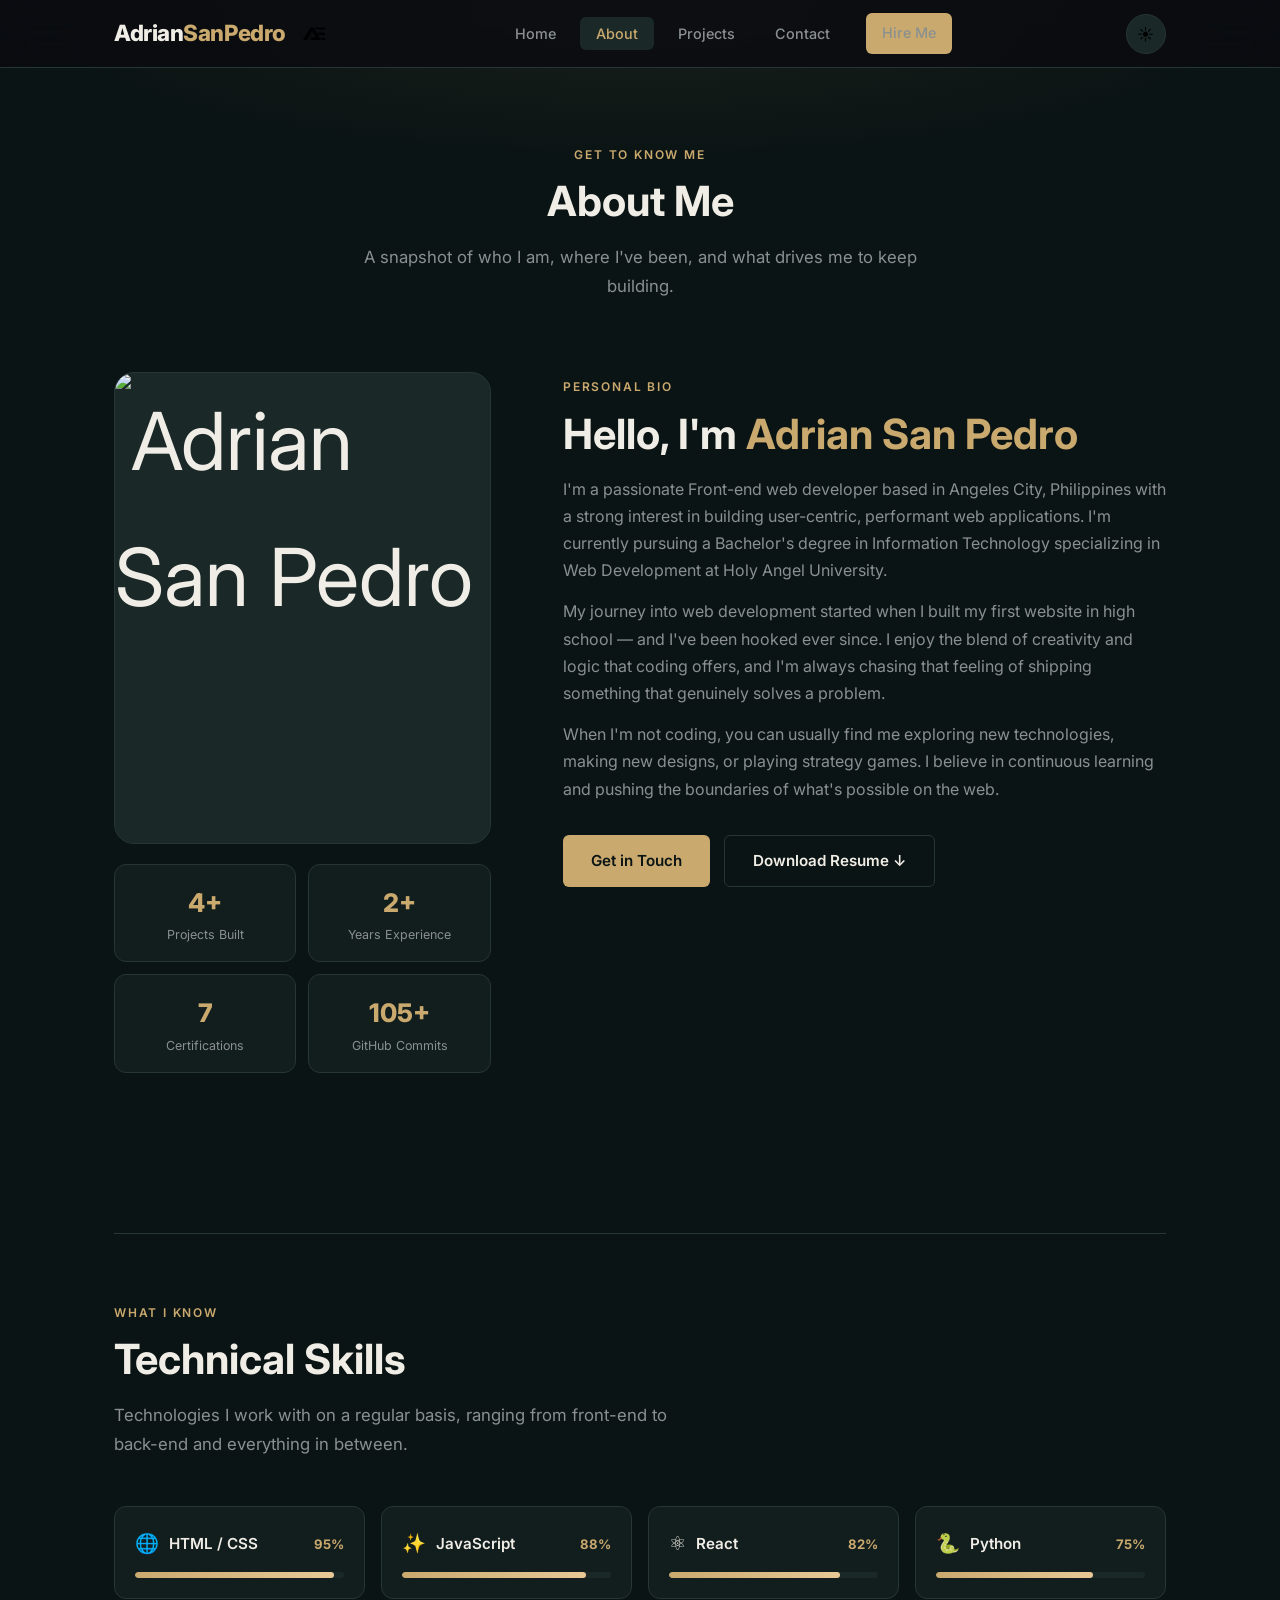
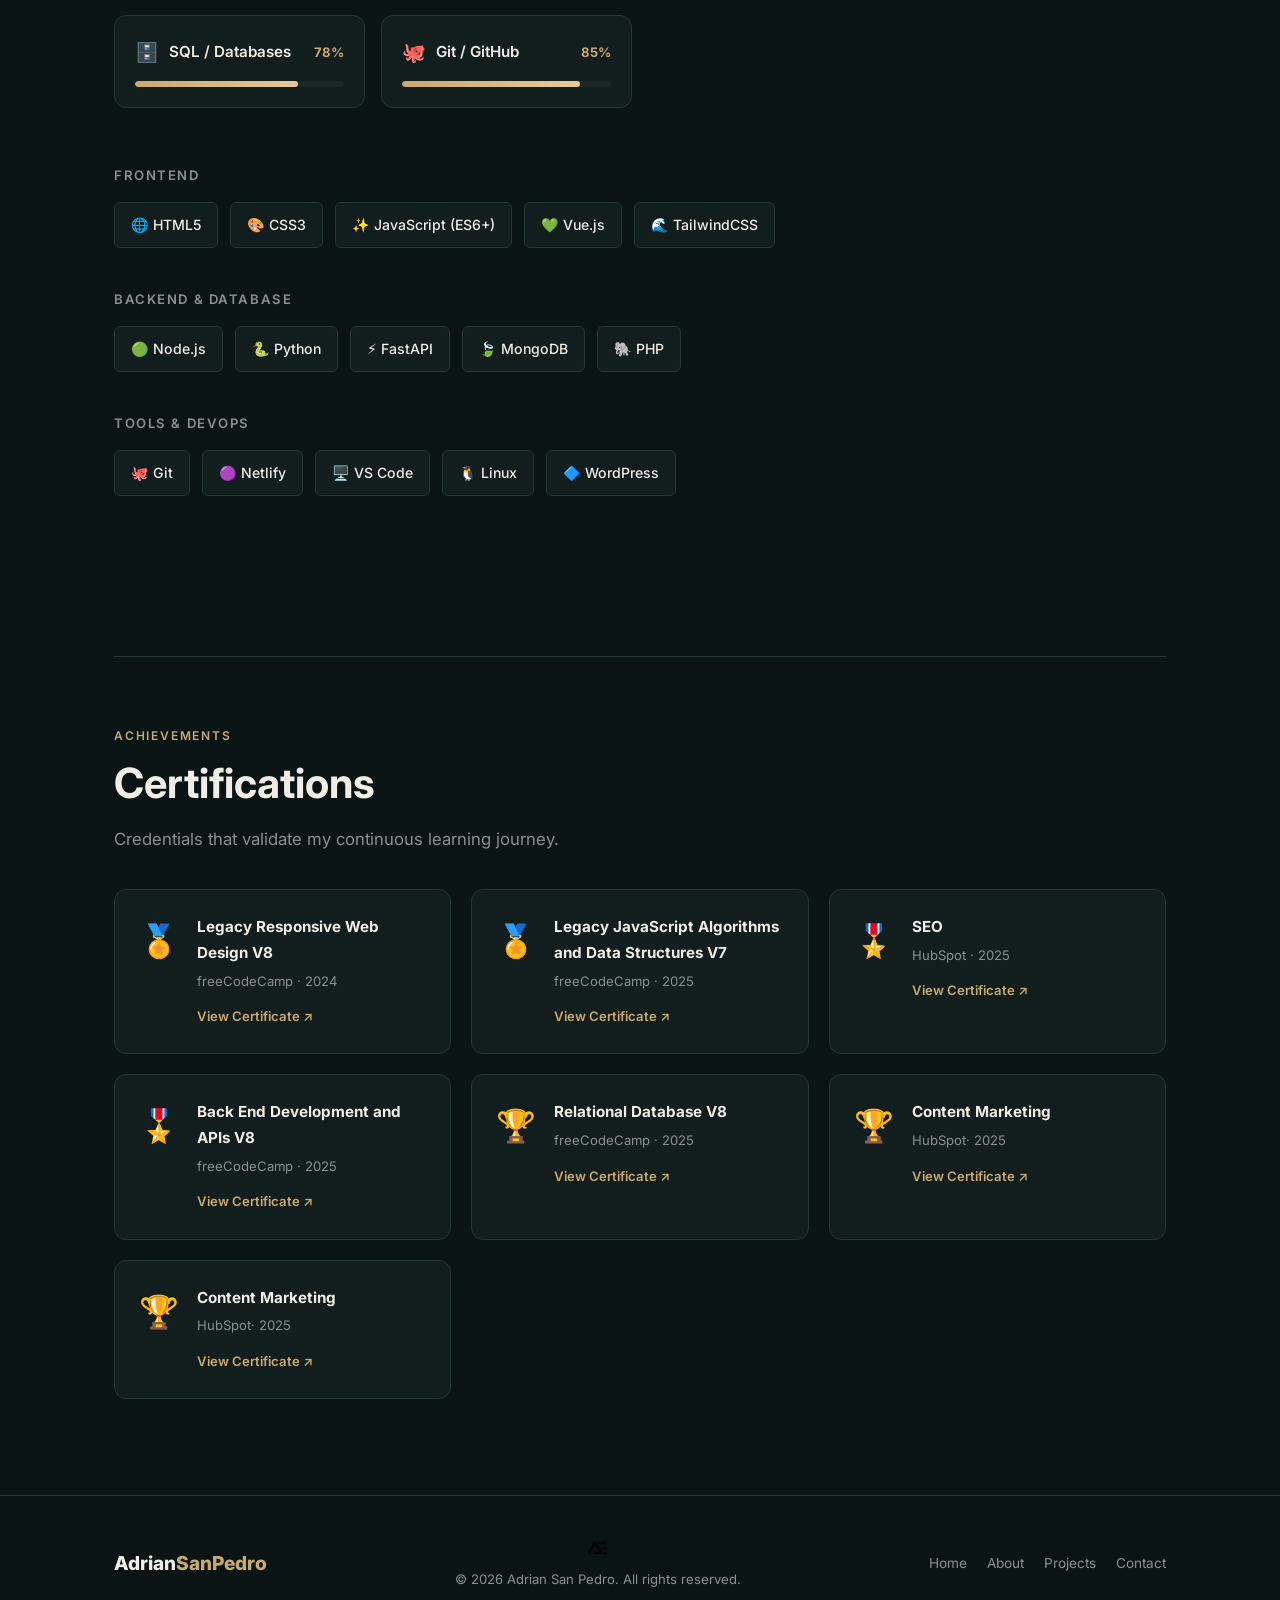
==== about.html @ dfa40a49 "Initial commit - Adrian Elijah Portfolio" ====
<!DOCTYPE html>
<html lang="en">
<head>
  <meta charset="UTF-8"/>
  <meta name="viewport" content="width=device-width, initial-scale=1.0"/>
  <title>Portfolio — About</title>
  <link rel="icon" type="image/png" href="assets/favicon.png"/>
  <link rel="preconnect" href="https://fonts.googleapis.com"/>
  <link rel="preconnect" href="https://fonts.gstatic.com" crossorigin/>
  <link href="https://fonts.googleapis.com/css2?family=Inter:wght@400;500;600;700;800&family=Fira+Code:wght@400;500&display=swap" rel="stylesheet"/>
  <link rel="stylesheet" href="css/styles.css"/>
</head>
<body>

  <!-- ======= NAVBAR ======= -->
  <nav class="navbar">
    <div class="container">
      <a class="nav-logo" href="index.html">Adrian<span>SanPedro</span><img src="assets/images/icon.png" alt="" class="nav-logo-icon"/></a>
      <ul class="nav-links" id="navLinks">
        <li><a href="index.html">Home</a></li>
        <li><a href="about.html">About</a></li>
        <li><a href="projects.html">Projects</a></li>
        <li><a href="contact.html">Contact</a></li>
        <li class="nav-cta"><a href="contact.html" class="btn btn-primary btn-sm">Hire Me</a></li>
      </ul>
      <button class="theme-toggle" id="themeToggle" aria-label="Toggle theme">☀️</button>
      <button class="nav-hamburger" id="hamburger" aria-label="Toggle navigation">
        <span></span><span></span><span></span>
      </button>
    </div>
  </nav>

  <!-- ======= PAGE HERO ======= -->
  <div class="page-hero">
    <div class="container">
      <span class="section-label fade-up">Get to Know Me</span>
      <h1 class="section-title fade-up">About Me</h1>
      <p class="section-subtitle fade-up" style="margin: 0 auto;">
        A snapshot of who I am, where I've been, and what drives me to keep building.
      </p>
    </div>
  </div>

  <!-- ======= BIO + PHOTO ======= -->
  <section class="section" style="padding-top:0;">
    <div class="container">
      <div class="about-grid">

        <!-- Left: Photo + Stats -->
        <div class="about-photo-wrap fade-up">
          <div class="about-photo">
            <img src="assets/images/adrian.jpg" alt="Adrian San Pedro"/>
          </div>
          <div class="about-stats">
            <div class="stat-box">
              <div class="stat-num" data-target="4" data-suffix="+">0+</div>
              <div class="stat-label">Projects Built</div>
            </div>
            <div class="stat-box">
              <div class="stat-num" data-target="2" data-suffix="+">0+</div>
              <div class="stat-label">Years Experience</div>
            </div>
            <div class="stat-box">
              <div class="stat-num" data-target="7" data-suffix="">0+</div>
              <div class="stat-label">Certifications</div>
            </div>
            <div class="stat-box">
              <div class="stat-num" data-target="200" data-suffix="+">0+</div>
              <div class="stat-label">GitHub Commits</div>
            </div>
          </div>
        </div>

        <!-- Right: Bio -->
        <div class="fade-up">
          <span class="section-label">Personal Bio</span>
          <h2 class="section-title">Hello, I'm <span class="text-accent">Adrian San Pedro</span></h2>
          <div class="about-bio">
            <p>
              I'm a passionate Front-end web developer based in Angeles City, Philippines with a strong interest in building user-centric, performant web applications. I'm currently pursuing a Bachelor's degree in Information Technology specializing in Web Development at Holy Angel University.
            </p>
            <p>
              My journey into web development started when I built my first website in high school — and I've been hooked ever since. 
              I enjoy the blend of creativity and logic that coding offers, 
              and I'm always chasing that feeling of shipping something that genuinely solves a problem.
            </p>
            <p>
              When I'm not coding, you can usually find me exploring new technologies, making new designs, or playing strategy games. I believe in continuous learning and pushing the boundaries of what's possible on the web.
            </p>
          </div>
          <div style="display:flex; gap:14px; flex-wrap:wrap;">
            <a href="contact.html" class="btn btn-primary">Get in Touch</a>
            <!-- Replace # with your actual resume path -->
            <a href="assets/Adrian_San_Pedro Resume.pdf" class="btn btn-outline" download="Adrian_SanPedro_Resume.pdf">Download Resume ↓</a>
          </div>
        </div>

      </div>
    </div>
  </section>

  <!-- ======= SKILLS ======= -->
  <section class="skills-section section" style="padding-top:0;">
    <div class="container">
      <div class="divider"></div>
      <span class="section-label fade-up">What I Know</span>
      <h2 class="section-title fade-up">Technical Skills</h2>
      <p class="section-subtitle fade-up">Technologies I work with on a regular basis, ranging from front-end to back-end and everything in between.</p>

      <!-- Progress Bars -->
      <div class="skills-grid" style="margin-top:48px;">

        <div class="skill-item fade-up">
          <div class="skill-header">
            <span class="skill-name"><span class="skill-icon">🌐</span> HTML / CSS</span>
            <span class="skill-pct">95%</span>
          </div>
          <div class="skill-bar"><div class="skill-fill" data-pct="95"></div></div>
        </div>

        <div class="skill-item fade-up">
          <div class="skill-header">
            <span class="skill-name"><span class="skill-icon">✨</span> JavaScript</span>
            <span class="skill-pct">88%</span>
          </div>
          <div class="skill-bar"><div class="skill-fill" data-pct="88"></div></div>
        </div>

        <div class="skill-item fade-up">
          <div class="skill-header">
            <span class="skill-name"><span class="skill-icon">⚛️</span> React</span>
            <span class="skill-pct">82%</span>
          </div>
          <div class="skill-bar"><div class="skill-fill" data-pct="82"></div></div>
        </div>

        <div class="skill-item fade-up">
          <div class="skill-header">
            <span class="skill-name"><span class="skill-icon">🐍</span> Python</span>
            <span class="skill-pct">75%</span>
          </div>
          <div class="skill-bar"><div class="skill-fill" data-pct="75"></div></div>
        </div>

        <div class="skill-item fade-up">
          <div class="skill-header">
            <span class="skill-name"><span class="skill-icon">🗄️</span> SQL / Databases</span>
            <span class="skill-pct">78%</span>
          </div>
          <div class="skill-bar"><div class="skill-fill" data-pct="78"></div></div>
        </div>

        <div class="skill-item fade-up">
          <div class="skill-header">
            <span class="skill-name"><span class="skill-icon">🐙</span> Git / GitHub</span>
            <span class="skill-pct">85%</span>
          </div>
          <div class="skill-bar"><div class="skill-fill" data-pct="85"></div></div>
        </div>

      </div>

      <!-- Skill Badges -->
      <div class="skill-categories" style="margin-top:56px;">
        <div class="skill-category fade-up">
          <h4>Frontend</h4>
          <div class="skill-icons-wrap">
            <span class="skill-badge">🌐 HTML5</span>
            <span class="skill-badge">🎨 CSS3</span>
            <span class="skill-badge">✨ JavaScript (ES6+)</span>
            <span class="skill-badge">💚 Vue.js</span>
            <span class="skill-badge">🌊 TailwindCSS</span>
          </div>
        </div>
        <div class="skill-category fade-up">
          <h4>Backend &amp; Database</h4>
          <div class="skill-icons-wrap">
            <span class="skill-badge">🟢 Node.js</span>
            <span class="skill-badge">🐍 Python</span>
            <span class="skill-badge">⚡ FastAPI</span>
            <span class="skill-badge">🍃 MongoDB</span>
            <span class="skill-badge">🐘 PHP</span>
          </div>
        </div>
        <div class="skill-category fade-up">
          <h4>Tools &amp; DevOps</h4>
          <div class="skill-icons-wrap">
            <span class="skill-badge">🐙 Git</span>
            <span class="skill-badge">🟣 Netlify</span>
            <span class="skill-badge">🖥️ VS Code</span>
            <span class="skill-badge">🐧 Linux</span>
            <span class="skill-badge">🔷 WordPress</span>
          </div>
        </div>
      </div>

    </div>
  </section>

  <!-- ======= CERTIFICATIONS ======= -->
  <section class="certs-section section" style="padding-top:0;">
    <div class="container">
      <div class="divider"></div>
      <span class="section-label fade-up">Achievements</span>
      <h2 class="section-title fade-up">Certifications</h2>
      <p class="section-subtitle fade-up">Credentials that validate my continuous learning journey.</p>

      <div class="certs-grid">

        <div class="cert-card fade-up">
          <div class="cert-icon">🏅</div>
          <div class="cert-info">
            <h4>Legacy Responsive Web Design V8</h4>
            <p>freeCodeCamp · 2024</p>
            <!-- Replace # with your certificate URL or PDF path -->
            <a href="https://www.freecodecamp.org/certification/sanpedroadrian/responsive-web-design" class="cert-link" target="_blank" rel="noopener">View Certificate ↗</a>
          </div>
        </div>

        <div class="cert-card fade-up">
          <div class="cert-icon">🏅</div>
          <div class="cert-info">
            <h4>Legacy JavaScript Algorithms and Data Structures V7</h4>
            <p>freeCodeCamp · 2025</p>
            <a href="https://www.freecodecamp.org/certification/sanpedroadrian/javascript-algorithms-and-data-structures" class="cert-link" target="_blank" rel="noopener">View Certificate ↗</a>
          </div>
        </div>

        <div class="cert-card fade-up">
          <div class="cert-icon">🎖️</div>
          <div class="cert-info">
            <h4>SEO</h4>
            <p>HubSpot · 2025</p>
            <a href="https://app-na2.hubspot.com/academy/achievements/x83wrx0d/en/1/adrian-san-pedro/seo" class="cert-link" target="_blank" rel="noopener">View Certificate ↗</a>
          </div>
        </div>

        <div class="cert-card fade-up">
          <div class="cert-icon">🎖️</div>
          <div class="cert-info">
            <h4>Back End Development and APIs V8</h4>
            <p>freeCodeCamp · 2025</p>
            <a href="https://www.freecodecamp.org/certification/sanpedroadrian/back-end-development-and-apis" class="cert-link" target="_blank" rel="noopener">View Certificate ↗</a>
          </div>
        </div>

        <div class="cert-card fade-up">
          <div class="cert-icon">🏆</div>
          <div class="cert-info">
            <h4>Relational Database V8</h4>
            <p>freeCodeCamp · 2025</p>
            <a href="https://www.freecodecamp.org/certification/sanpedroadrian/relational-database-v8" class="cert-link" target="_blank" rel="noopener">View Certificate ↗</a>
          </div>
        </div>

        <div class="cert-card fade-up">
          <div class="cert-icon">🏆</div>
          <div class="cert-info">
            <h4>Content Marketing</h4>
            <p>HubSpot· 2025</p>
            <a href="https://app-na2.hubspot.com/academy/achievements/6drhs3dd/en/1/adrian-san-pedro/content-marketing" class="cert-link" target="_blank" rel="noopener">View Certificate ↗</a>
          </div>
        </div>

        <div class="cert-card fade-up">
          <div class="cert-icon">🏆</div>
          <div class="cert-info">
            <h4>Content Marketing</h4>
            <p>HubSpot· 2025</p>
            <a href="https://app-na2.hubspot.com/academy/achievements/6drhs3dd/en/1/adrian-san-pedro/content-marketing" class="cert-link" target="_blank" rel="noopener">View Certificate ↗</a>
          </div>
        </div>

      </div>
    </div>
  </section>

  <!-- ======= FOOTER ======= -->
  <footer class="footer">
    <div class="container">
      <div class="footer-inner">
        <div class="footer-logo">Adrian<span>SanPedro</span></div>
        <div class="footer-copy-wrap">
          <img src="assets/images/icon.png" alt="" class="footer-icon"/>
          <p class="footer-copy">© 2026 Adrian San Pedro. All rights reserved.</p>
        </div>
        <nav class="footer-links">
          <a href="index.html">Home</a>
          <a href="about.html">About</a>
          <a href="projects.html">Projects</a>
          <a href="contact.html">Contact</a>
        </nav>
      </div>
    </div>
  </footer>

  <script src="js/main.js"></script>
</body>
</html>
---- css/styles.css ----
/* ===========================
   CSS CUSTOM PROPERTIES
=========================== */
:root {
  --clr-bg: #0b1414;
  --clr-surface: #121d1d;
  --clr-surface-2: #1a2828;
  --clr-border: #263535;
  --clr-accent: #c9a96e;
  --clr-accent-2: #e8c896;
  --clr-accent-glow: rgba(201, 169, 110, 0.30);
  --clr-text: #f0ede6;
  --clr-text-muted: #8a9090;
  --clr-text-faint: #4a5858;
  --ff-sans: 'Inter', 'Segoe UI', system-ui, sans-serif;
  --ff-mono: 'Fira Code', 'Cascadia Code', monospace;
  --radius-sm: 6px;
  --radius-md: 12px;
  --radius-lg: 20px;
  --shadow-card: 0 4px 24px rgba(0,0,0,0.5);
  --shadow-glow: 0 0 32px var(--clr-accent-glow);
  --transition: 0.25s ease;
  --nav-h: 68px;
}

/* ===========================
   LIGHT MODE OVERRIDES
=========================== */
body.light {
  --clr-bg: #f4f0e8;
  --clr-surface: #ffffff;
  --clr-surface-2: #ede8dd;
  --clr-border: #d0c8b8;
  --clr-accent: #a07840;
  --clr-accent-2: #c9a96e;
  --clr-accent-glow: rgba(160, 120, 64, 0.25);
  --clr-text: #1a2020;
  --clr-text-muted: #4e5e5e;
  --clr-text-faint: #9aabab;
  --shadow-card: 0 4px 24px rgba(0,0,0,0.10);
}

/* Light mode: component-specific hardcoded overrides */
body.light .navbar {
  background: rgba(244,240,232,0.85);
  border-bottom-color: var(--clr-border);
}
body.light .hero::before {
  background:
    radial-gradient(ellipse 80% 60% at 60% 40%, rgba(160,120,64,0.08) 0%, transparent 60%),
    radial-gradient(ellipse 50% 40% at 10% 80%, rgba(26,40,40,0.04) 0%, transparent 55%);
}
body.light .page-hero::before {
  background: radial-gradient(ellipse 70% 60% at 50% 0%, rgba(160,120,64,0.07) 0%, transparent 70%);
}
body.light .hero-title .gradient-text {
  background: linear-gradient(135deg, #a07840, #c9a96e);
  -webkit-background-clip: text;
  -webkit-text-fill-color: transparent;
  background-clip: text;
}
body.light .hero-avatar {
  background: linear-gradient(135deg, #ede8dd, #fff);
  border-color: #a07840;
}
body.light .skill-fill {
  background: linear-gradient(90deg, #a07840, #c9a96e);
}
body.light .btn-primary {
  color: #fff;
  background: var(--clr-accent);
}
body.light .btn-primary:hover { background: #8a6430; }
body.light .filter-btn.active,
body.light .filter-btn:hover { color: #fff; }
body.light ::-webkit-scrollbar-track { background: var(--clr-bg); }
body.light ::-webkit-scrollbar-thumb { background: var(--clr-border); }

/* ===========================
   THEME TOGGLE BUTTON
=========================== */
.theme-toggle {
  width: 40px;
  height: 40px;
  border-radius: 50%;
  background: var(--clr-surface-2);
  border: 1.5px solid var(--clr-border);
  display: flex;
  align-items: center;
  justify-content: center;
  font-size: 1rem;
  transition: all var(--transition);
  flex-shrink: 0;
  margin-left: 8px;
}
.theme-toggle:hover {
  border-color: var(--clr-accent);
  transform: rotate(20deg) scale(1.1);
}

/* ===========================
   RESET & BASE
=========================== */
*, *::before, *::after { box-sizing: border-box; margin: 0; padding: 0; }
html { scroll-behavior: smooth; font-size: 16px; }
body {
  font-family: var(--ff-sans);
  background: var(--clr-bg);
  color: var(--clr-text);
  line-height: 1.7;
  min-height: 100vh;
}
img { max-width: 100%; display: block; }
a { color: inherit; text-decoration: none; }
ul { list-style: none; }
button { cursor: pointer; font-family: inherit; }
input, textarea { font-family: inherit; }

/* ===========================
   SCROLLBAR
=========================== */
::-webkit-scrollbar { width: 6px; }
::-webkit-scrollbar-track { background: var(--clr-bg); }
::-webkit-scrollbar-thumb { background: var(--clr-border); border-radius: 99px; }
::-webkit-scrollbar-thumb:hover { background: var(--clr-accent); }

/* ===========================
   UTILITY CLASSES
=========================== */
.container { max-width: 1100px; margin: 0 auto; padding: 0 24px; }
.text-accent { color: var(--clr-accent); }
.text-muted { color: var(--clr-text-muted); }
.section { padding: 96px 0; }
.section-label {
  display: inline-block;
  font-size: 0.75rem;
  font-weight: 600;
  letter-spacing: 0.15em;
  text-transform: uppercase;
  color: var(--clr-accent);
  margin-bottom: 12px;
}
.section-title {
  font-size: clamp(1.8rem, 4vw, 2.6rem);
  font-weight: 700;
  line-height: 1.2;
  margin-bottom: 16px;
}
.section-subtitle {
  font-size: 1.05rem;
  color: var(--clr-text-muted);
  max-width: 560px;
}
.btn {
  display: inline-flex;
  align-items: center;
  gap: 8px;
  padding: 12px 28px;
  border-radius: var(--radius-sm);
  font-size: 0.95rem;
  font-weight: 600;
  transition: all var(--transition);
  border: none;
}
.btn-primary {
  background: var(--clr-accent);
  color: #0b1414;
}
.btn-primary:hover { background: #b8944e; box-shadow: var(--shadow-glow); transform: translateY(-2px); }
.btn-outline {
  background: transparent;
  color: var(--clr-text);
  border: 1.5px solid var(--clr-border);
}
.btn-outline:hover { border-color: var(--clr-accent); color: var(--clr-accent); transform: translateY(-2px); }
.btn-sm { padding: 8px 18px; font-size: 0.875rem; }
.tag {
  display: inline-block;
  padding: 4px 12px;
  border-radius: 99px;
  font-size: 0.78rem;
  font-weight: 500;
  background: var(--clr-surface-2);
  color: var(--clr-accent);
  border: 1px solid var(--clr-border);
}
.card {
  background: var(--clr-surface);
  border: 1px solid var(--clr-border);
  border-radius: var(--radius-md);
  overflow: hidden;
  transition: transform var(--transition), box-shadow var(--transition);
}
.card:hover { transform: translateY(-6px); box-shadow: var(--shadow-glow); }

/* ===========================
   NAVIGATION
=========================== */
.navbar {
  position: fixed;
  top: 0; left: 0; right: 0;
  height: var(--nav-h);
  z-index: 1000;
  background: rgba(10,10,15,0.75);
  backdrop-filter: blur(16px);
  -webkit-backdrop-filter: blur(16px);
  border-bottom: 1px solid var(--clr-border);
  transition: background var(--transition);
}
.navbar .container {
  height: 100%;
  display: flex;
  align-items: center;
  justify-content: space-between;
}
.nav-logo {
  font-size: 1.4rem;
  font-weight: 800;
  letter-spacing: -0.02em;
}
.nav-logo span { color: var(--clr-accent); }
.nav-links {
  display: flex;
  align-items: center;
  gap: 8px;
}
.nav-links a {
  padding: 8px 16px;
  border-radius: var(--radius-sm);
  font-size: 0.9rem;
  font-weight: 500;
  color: var(--clr-text-muted);
  transition: color var(--transition), background var(--transition);
}
.nav-links a:hover,
.nav-links a.active {
  color: var(--clr-text);
  background: var(--clr-surface-2);
}
.nav-links a.active { color: var(--clr-accent); }
.nav-cta { margin-left: 12px; }
.nav-hamburger {
  display: none;
  flex-direction: column;
  gap: 5px;
  background: none;
  border: none;
  padding: 6px;
}
.nav-hamburger span {
  display: block;
  width: 24px; height: 2px;
  background: var(--clr-text);
  border-radius: 99px;
  transition: all var(--transition);
}
.nav-hamburger.open span:nth-child(1) { transform: translateY(7px) rotate(45deg); }
.nav-hamburger.open span:nth-child(2) { opacity: 0; }
.nav-hamburger.open span:nth-child(3) { transform: translateY(-7px) rotate(-45deg); }

/* ===========================
   HERO SECTION
=========================== */
.hero {
  min-height: 100vh;
  display: flex;
  align-items: center;
  padding-top: var(--nav-h);
  position: relative;
  overflow: hidden;
}
.hero::before {
  content: '';
  position: absolute;
  inset: 0;
  background:
    radial-gradient(ellipse 80% 60% at 60% 40%, rgba(201,169,110,0.10) 0%, transparent 60%),
    radial-gradient(ellipse 50% 40% at 10% 80%, rgba(26,40,40,0.60) 0%, transparent 55%);
  pointer-events: none;
}
.hero-grid {
  display: grid;
  grid-template-columns: 1fr 1fr;
  gap: 60px;
  align-items: center;
}
.hero-visual {
  display: flex;
  justify-content: center;
  align-items: center;
}
.hero-visual-inner {
  display: flex;
  flex-direction: column;
  align-items: center;
}
.hero-avatar-icon {
  width: 110px;
  height: auto;
  display: block;
  margin-bottom: 18px;
}
.nav-logo-icon {
  width: 38px;
  height: auto;
  display: inline-block;
  vertical-align: middle;
  margin-left: 10px;
  position: relative;
  top: -1px;
}
.hero-badge {
  display: inline-flex;
  align-items: center;
  gap: 8px;
  padding: 6px 14px;
  background: var(--clr-surface-2);
  border: 1px solid var(--clr-border);
  border-radius: 99px;
  font-size: 0.82rem;
  color: var(--clr-text-muted);
  margin-bottom: 24px;
}
.hero-badge .dot {
  width: 7px; height: 7px;
  background: #22c55e;
  border-radius: 50%;
  animation: pulse-dot 2s infinite;
}
@keyframes pulse-dot {
  0%, 100% { box-shadow: 0 0 0 0 rgba(34,197,94,0.5); }
  50% { box-shadow: 0 0 0 5px rgba(34,197,94,0); }
}
.hero-title {
  font-size: clamp(2.4rem, 5vw, 3.8rem);
  font-weight: 800;
  line-height: 1.1;
  letter-spacing: -0.03em;
  margin-bottom: 20px;
}
.hero-title .gradient-text {
  background: linear-gradient(135deg, #c9a96e, #e8c896);
  -webkit-background-clip: text;
  -webkit-text-fill-color: transparent;
  background-clip: text;
}
.hero-tagline {
  font-size: 1.15rem;
  color: var(--clr-text-muted);
  margin-bottom: 36px;
  max-width: 480px;
}
.hero-actions { display: flex; gap: 14px; flex-wrap: wrap; }
.hero-visual {
  display: flex;
  justify-content: center;
  align-items: center;
}
.hero-avatar-wrap {
  position: relative;
  width: 320px; height: 320px;
}
.hero-avatar-ring {
  position: absolute;
  inset: -16px;
  border-radius: 50%;
  border: 2px dashed var(--clr-border);
  animation: spin-slow 20s linear infinite;
}
.hero-avatar-ring::before {
  content: '';
  position: absolute;
  top: -5px; left: 50%;
  transform: translateX(-50%);
  width: 10px; height: 10px;
  background: var(--clr-accent);
  border-radius: 50%;
}
@keyframes spin-slow { to { transform: rotate(360deg); } }
.hero-avatar {
  width: 100%; height: 100%;
  border-radius: 50%;
  background: linear-gradient(135deg, #1a2828, #121d1d);
  border: 3px solid #c9a96e;
  display: flex;
  align-items: center;
  justify-content: center;
  overflow: hidden;
  font-size: 6rem;
}
.hero-float-badge {
  position: absolute;
  background: var(--clr-surface);
  border: 1px solid var(--clr-border);
  border-radius: var(--radius-sm);
  padding: 10px 16px;
  font-size: 0.82rem;
  font-weight: 600;
  box-shadow: var(--shadow-card);
  white-space: nowrap;
}
.hero-float-badge.badge-1 { bottom: 20px; left: -30px; }
.hero-float-badge.badge-2 { top: 30px; right: -20px; }
.hero-scroll-hint {
  position: absolute;
  bottom: 36px;
  left: 50%;
  transform: translateX(-50%);
  display: flex;
  flex-direction: column;
  align-items: center;
  gap: 8px;
  font-size: 0.78rem;
  color: var(--clr-text-faint);
  letter-spacing: 0.1em;
  text-transform: uppercase;
}
.scroll-mouse {
  width: 22px; height: 36px;
  border: 2px solid var(--clr-border);
  border-radius: 99px;
  position: relative;
}
.scroll-mouse::after {
  content: '';
  position: absolute;
  top: 6px; left: 50%;
  transform: translateX(-50%);
  width: 4px; height: 8px;
  background: var(--clr-accent);
  border-radius: 99px;
  animation: scroll-bounce 1.6s ease-in-out infinite;
}
@keyframes scroll-bounce {
  0%, 100% { top: 6px; opacity: 1; }
  80% { top: 18px; opacity: 0; }
}

/* ===========================
   FEATURED PROJECTS (HOME)
=========================== */
.featured-grid {
  display: grid;
  grid-template-columns: repeat(auto-fill, minmax(320px, 1fr));
  gap: 28px;
  margin-top: 56px;
}
.project-card .card-thumb {
  height: 200px;
  background: var(--clr-surface-2);
  overflow: hidden;
  position: relative;
  display: flex;
  align-items: center;
  justify-content: center;
}
.project-card .card-thumb img {
  width: 100%; height: 100%;
  object-fit: cover;
  transition: transform 0.4s ease;
}
.project-card:hover .card-thumb img { transform: scale(1.06); }
.thumb-placeholder {
  font-size: 4rem;
  opacity: 0.3;
}
.card-overlay {
  position: absolute;
  inset: 0;
  background: linear-gradient(to top, rgba(10,10,15,0.8) 0%, transparent 60%);
}
.card-body { padding: 24px; }
.card-tags { display: flex; flex-wrap: wrap; gap: 8px; margin-bottom: 14px; }
.card-title { font-size: 1.15rem; font-weight: 700; margin-bottom: 10px; }
.card-desc { font-size: 0.9rem; color: var(--clr-text-muted); margin-bottom: 20px; }
.card-links { display: flex; gap: 12px; }

/* ===========================
   ABOUT PAGE
=========================== */
.about-grid {
  display: grid;
  grid-template-columns: 1fr 1.6fr;
  gap: 72px;
  align-items: start;
}
.about-photo-wrap { position: relative; }
.about-photo {
  width: 100%;
  aspect-ratio: 4/5;
  border-radius: var(--radius-lg);
  background: var(--clr-surface-2);
  border: 1px solid var(--clr-border);
  display: flex;
  align-items: center;
  justify-content: center;
  font-size: 5rem;
  overflow: hidden;
}
.about-photo img { width: 100%; height: 100%; object-fit: cover; }
.about-stats {
  display: grid;
  grid-template-columns: 1fr 1fr;
  gap: 12px;
  margin-top: 20px;
}
.stat-box {
  background: var(--clr-surface);
  border: 1px solid var(--clr-border);
  border-radius: var(--radius-md);
  padding: 16px 20px;
  text-align: center;
}
.stat-num { font-size: 1.6rem; font-weight: 800; color: var(--clr-accent); }
.stat-label { font-size: 0.78rem; color: var(--clr-text-muted); }
.about-bio { font-size: 1rem; color: var(--clr-text-muted); margin-bottom: 32px; }
.about-bio p + p { margin-top: 14px; }
.skills-section { margin-top: 56px; }
.skills-grid {
  display: grid;
  grid-template-columns: repeat(auto-fill, minmax(240px, 1fr));
  gap: 16px;
  margin-top: 36px;
}
.skill-item { background: var(--clr-surface); border: 1px solid var(--clr-border); border-radius: var(--radius-md); padding: 20px; }
.skill-header { display: flex; justify-content: space-between; align-items: center; margin-bottom: 12px; }
.skill-name { font-weight: 600; font-size: 0.95rem; display: flex; align-items: center; gap: 10px; }
.skill-icon { font-size: 1.2rem; }
.skill-pct { font-size: 0.82rem; color: var(--clr-accent); font-weight: 700; }
.skill-bar { height: 6px; background: var(--clr-surface-2); border-radius: 99px; overflow: hidden; }
.skill-fill { height: 100%; background: linear-gradient(90deg, #c9a96e, #e8c896); border-radius: 99px; width: 0; transition: width 1.2s cubic-bezier(.16,1,.3,1); }
.skill-categories { display: flex; flex-direction: column; gap: 40px; margin-top: 36px; }
.skill-category h4 { font-size: 0.82rem; font-weight: 600; text-transform: uppercase; letter-spacing: 0.12em; color: var(--clr-text-muted); margin-bottom: 16px; }
.skill-icons-wrap { display: flex; flex-wrap: wrap; gap: 12px; }
.skill-badge {
  display: inline-flex;
  align-items: center;
  gap: 8px;
  padding: 10px 16px;
  background: var(--clr-surface);
  border: 1px solid var(--clr-border);
  border-radius: var(--radius-sm);
  font-size: 0.88rem;
  font-weight: 500;
  transition: all var(--transition);
}
.skill-badge:hover { border-color: var(--clr-accent); color: var(--clr-accent); transform: translateY(-2px); }
.certs-section { margin-top: 56px; }
.certs-grid { display: grid; grid-template-columns: repeat(auto-fill, minmax(280px, 1fr)); gap: 20px; margin-top: 36px; }
.cert-card {
  background: var(--clr-surface);
  border: 1px solid var(--clr-border);
  border-radius: var(--radius-md);
  padding: 24px;
  display: flex;
  gap: 18px;
  align-items: flex-start;
  transition: all var(--transition);
}
.cert-card:hover { border-color: var(--clr-accent); transform: translateY(-3px); }
.cert-icon { font-size: 2rem; flex-shrink: 0; }
.cert-info h4 { font-size: 0.95rem; font-weight: 700; margin-bottom: 4px; }
.cert-info p { font-size: 0.82rem; color: var(--clr-text-muted); margin-bottom: 10px; }
.cert-link { font-size: 0.82rem; color: var(--clr-accent); font-weight: 600; display: inline-flex; align-items: center; gap: 5px; }
.cert-link:hover { text-decoration: underline; }

/* ===========================
   PROJECTS PAGE
=========================== */
.projects-hero { padding: 140px 0 80px; text-align: center; }
.projects-filter { display: flex; flex-wrap: wrap; gap: 10px; justify-content: center; margin: 40px 0; }
.filter-btn {
  padding: 8px 20px;
  border-radius: 99px;
  font-size: 0.875rem;
  font-weight: 500;
  background: var(--clr-surface);
  border: 1.5px solid var(--clr-border);
  color: var(--clr-text-muted);
  transition: all var(--transition);
}
.filter-btn:hover, .filter-btn.active { background: var(--clr-accent); border-color: var(--clr-accent); color: #0b1414; }
.projects-list { display: flex; flex-direction: column; gap: 80px; padding-bottom: 96px; }
.project-entry {
  display: grid;
  grid-template-columns: 1fr 1fr;
  gap: 60px;
  align-items: center;
}
.project-entry:nth-child(even) { direction: rtl; }
.project-entry:nth-child(even) > * { direction: ltr; }
.project-images { position: relative; }
.img-main {
  border-radius: var(--radius-md);
  overflow: hidden;
  border: 1px solid var(--clr-border);
  aspect-ratio: 16/10;
  background: var(--clr-surface-2);
  display: flex;
  align-items: center;
  justify-content: center;
  font-size: 5rem;
}
.img-main img { width: 100%; height: 100%; object-fit: cover; }
.img-thumbs { display: flex; gap: 12px; margin-top: 12px; }
.img-thumb {
  flex: 1;
  aspect-ratio: 16/9;
  border-radius: var(--radius-sm);
  overflow: hidden;
  border: 1px solid var(--clr-border);
  background: var(--clr-surface-2);
  display: flex;
  align-items: center;
  justify-content: center;
  font-size: 2rem;
  cursor: pointer;
  transition: border-color var(--transition);
}
.img-thumb:hover { border-color: var(--clr-accent); }
.img-thumb img { width: 100%; height: 100%; object-fit: cover; }
.project-num { font-size: 0.78rem; font-weight: 700; color: var(--clr-text-faint); font-family: var(--ff-mono); letter-spacing: 0.1em; margin-bottom: 16px; }
.project-title { font-size: clamp(1.4rem, 3vw, 1.9rem); font-weight: 800; margin-bottom: 16px; }
.project-desc { font-size: 0.95rem; color: var(--clr-text-muted); margin-bottom: 24px; }
.project-techs { display: flex; flex-wrap: wrap; gap: 8px; margin-bottom: 28px; }
.project-actions { display: flex; gap: 12px; flex-wrap: wrap; }

/* ===========================
   CONTACT PAGE
=========================== */
.contact-hero { padding: 140px 0 60px; text-align: center; }
.contact-layout {
  display: grid;
  grid-template-columns: 1.2fr 1fr;
  gap: 60px;
  align-items: start;
  padding-bottom: 96px;
}
.contact-form-wrap {
  background: var(--clr-surface);
  border: 1px solid var(--clr-border);
  border-radius: var(--radius-lg);
  padding: 40px;
}
.contact-form-wrap h3 { font-size: 1.25rem; font-weight: 700; margin-bottom: 28px; }
.form-group { margin-bottom: 20px; }
.form-group label { display: block; font-size: 0.875rem; font-weight: 600; margin-bottom: 8px; color: var(--clr-text-muted); }
.form-group input,
.form-group textarea,
.form-group select {
  width: 100%;
  padding: 12px 16px;
  background: var(--clr-surface-2);
  border: 1.5px solid var(--clr-border);
  border-radius: var(--radius-sm);
  color: var(--clr-text);
  font-size: 0.95rem;
  outline: none;
  transition: border-color var(--transition), box-shadow var(--transition);
}
.form-group input:focus,
.form-group textarea:focus { border-color: var(--clr-accent); box-shadow: 0 0 0 3px rgba(201,169,110,0.15); }
.form-group textarea { resize: vertical; min-height: 140px; }
.form-row { display: grid; grid-template-columns: 1fr 1fr; gap: 16px; }
.form-submit { width: 100%; padding: 14px; }
.form-success {
  display: none;
  align-items: center;
  gap: 12px;
  background: rgba(34,197,94,0.1);
  border: 1px solid rgba(34,197,94,0.3);
  border-radius: var(--radius-sm);
  padding: 16px 20px;
  margin-top: 16px;
  color: #22c55e;
  font-weight: 500;
}
.contact-info { display: flex; flex-direction: column; gap: 28px; }
.contact-info h3 { font-size: 1.25rem; font-weight: 700; }
.contact-info p { font-size: 0.95rem; color: var(--clr-text-muted); }
.contact-item {
  display: flex;
  gap: 16px;
  align-items: flex-start;
  padding: 20px;
  background: var(--clr-surface);
  border: 1px solid var(--clr-border);
  border-radius: var(--radius-md);
  transition: all var(--transition);
}
.contact-item:hover { border-color: var(--clr-accent); }
.contact-item-icon {
  width: 44px; height: 44px;
  background: var(--clr-surface-2);
  border-radius: var(--radius-sm);
  display: flex;
  align-items: center;
  justify-content: center;
  font-size: 1.2rem;
  flex-shrink: 0;
}
.contact-item-label { font-size: 0.78rem; color: var(--clr-text-muted); font-weight: 600; text-transform: uppercase; letter-spacing: 0.08em; margin-bottom: 4px; }
.contact-item-value { font-size: 0.95rem; font-weight: 500; }
.contact-item-value a { color: var(--clr-accent); transition: opacity var(--transition); }
.contact-item-value a:hover { opacity: 0.8; }
.social-links-section h4 { font-size: 0.82rem; font-weight: 700; text-transform: uppercase; letter-spacing: 0.1em; color: var(--clr-text-muted); margin-bottom: 14px; }
.social-links { display: flex; gap: 12px; flex-wrap: wrap; }
.social-link {
  display: flex;
  align-items: center;
  gap: 8px;
  padding: 10px 18px;
  background: var(--clr-surface);
  border: 1.5px solid var(--clr-border);
  border-radius: var(--radius-sm);
  font-size: 0.875rem;
  font-weight: 600;
  transition: all var(--transition);
}
.social-link:hover { border-color: var(--clr-accent); color: var(--clr-accent); transform: translateY(-2px); }
.social-icon { font-size: 1.1rem; }

/* ===========================
   LIGHTBOX
=========================== */
.img-main img,
.img-thumb img {
  cursor: zoom-in;
}
.lightbox {
  position: fixed;
  inset: 0;
  z-index: 2000;
  display: flex;
  align-items: center;
  justify-content: center;
  opacity: 0;
  pointer-events: none;
  transition: opacity 0.3s ease;
}
.lightbox.open {
  opacity: 1;
  pointer-events: all;
}
.lightbox-backdrop {
  position: absolute;
  inset: 0;
  background: rgba(5, 10, 10, 0.92);
  backdrop-filter: blur(8px);
  -webkit-backdrop-filter: blur(8px);
}
.lightbox-content {
  position: relative;
  z-index: 1;
  display: flex;
  flex-direction: column;
  align-items: center;
  gap: 16px;
  max-width: 90vw;
  max-height: 90vh;
}
.lightbox-img {
  max-width: 90vw;
  max-height: 80vh;
  object-fit: contain;
  border-radius: var(--radius-md);
  box-shadow: 0 8px 60px rgba(0,0,0,0.7);
  transform: scale(0.92);
  transition: transform 0.3s cubic-bezier(.16,1,.3,1);
}
.lightbox.open .lightbox-img {
  transform: scale(1);
}
.lightbox-caption {
  color: var(--clr-text-muted);
  font-size: 0.875rem;
  text-align: center;
}
.lightbox-close {
  position: fixed;
  top: 20px;
  right: 24px;
  z-index: 2;
  width: 44px;
  height: 44px;
  border-radius: 50%;
  background: var(--clr-surface-2);
  border: 1.5px solid var(--clr-border);
  color: var(--clr-text);
  font-size: 1.4rem;
  line-height: 1;
  display: flex;
  align-items: center;
  justify-content: center;
  transition: all var(--transition);
}
.lightbox-close:hover {
  background: var(--clr-accent);
  color: #0b1414;
  border-color: var(--clr-accent);
}
.lightbox-prev,
.lightbox-next {
  position: fixed;
  top: 50%;
  transform: translateY(-50%);
  z-index: 2;
  width: 48px;
  height: 48px;
  border-radius: 50%;
  background: var(--clr-surface-2);
  border: 1.5px solid var(--clr-border);
  color: var(--clr-text);
  font-size: 1.2rem;
  display: flex;
  align-items: center;
  justify-content: center;
  transition: all var(--transition);
}
.lightbox-prev { left: 20px; }
.lightbox-next { right: 20px; }
.lightbox-prev:hover,
.lightbox-next:hover {
  background: var(--clr-accent);
  color: #0b1414;
  border-color: var(--clr-accent);
}
.lightbox-prev:disabled,
.lightbox-next:disabled {
  opacity: 0.3;
  pointer-events: none;
}
body.light .lightbox-backdrop {
  background: rgba(20, 30, 30, 0.88);
}

/* ===========================
   FORM VALIDATION
=========================== */
.field-error {
  display: block;
  font-size: 0.78rem;
  color: #f87171;
  margin-top: 5px;
  min-height: 1em;
}
.form-group.has-error input,
.form-group.has-error textarea {
  border-color: #f87171;
  box-shadow: 0 0 0 3px rgba(248,113,113,0.15);
}
.form-error-msg {
  display: none;
  align-items: center;
  gap: 10px;
  background: rgba(248,113,113,0.08);
  border: 1px solid rgba(248,113,113,0.3);
  border-radius: var(--radius-sm);
  padding: 14px 18px;
  margin-top: 14px;
  color: #f87171;
  font-size: 0.9rem;
  font-weight: 500;
}

/* ===========================
   PAGE HERO (inner pages)
=========================== */
.page-hero {
  padding: 140px 0 72px;
  text-align: center;
  position: relative;
}
.page-hero::before {
  content: '';
  position: absolute;
  inset: 0;
  background: radial-gradient(ellipse 70% 60% at 50% 0%, rgba(201,169,110,0.08) 0%, transparent 70%);
  pointer-events: none;
}

/* ===========================
   FOOTER
=========================== */
.footer {
  border-top: 1px solid var(--clr-border);
  padding: 40px 0;
}
.footer-inner { display: flex; align-items: center; justify-content: space-between; flex-wrap: wrap; gap: 16px; }
.footer-copy-wrap { display: flex; flex-direction: column; align-items: center; gap: 6px; }
.footer-icon { width: 36px; height: auto; display: block; opacity: 0.85; }
.footer-logo { font-size: 1.2rem; font-weight: 800; }
.footer-logo span { color: var(--clr-accent); }
.footer-copy { font-size: 0.82rem; color: var(--clr-text-muted); }
.footer-links { display: flex; gap: 20px; }
.footer-links a { font-size: 0.85rem; color: var(--clr-text-muted); transition: color var(--transition); }
.footer-links a:hover { color: var(--clr-accent); }

/* ===========================
   DIVIDER
=========================== */
.divider { height: 1px; background: var(--clr-border); margin: 64px 0; }

/* ===========================
   ANIMATIONS
=========================== */
.fade-up { opacity: 0; transform: translateY(30px); transition: opacity 0.7s ease, transform 0.7s ease; }
.fade-up.visible { opacity: 1; transform: translateY(0); }

/* ===========================
   RESPONSIVE
=========================== */
@media (max-width: 900px) {
  .hero-grid { grid-template-columns: 1fr; text-align: center; }
  .hero-tagline { margin: 0 auto 36px; }
  .hero-actions { justify-content: center; }
  .hero-visual { order: -1; }
  .hero-avatar-wrap { width: 220px; height: 220px; }
  .hero-float-badge.badge-1, .hero-float-badge.badge-2 { display: none; }
  .about-grid { grid-template-columns: 1fr; }
  .about-photo { max-width: 320px; margin: 0 auto; aspect-ratio: 1; }
  .project-entry { grid-template-columns: 1fr; direction: ltr !important; }
  .contact-layout { grid-template-columns: 1fr; }
  .footer-inner { flex-direction: column; text-align: center; }
}
@media (max-width: 640px) {
  .nav-links { display: none; flex-direction: column; position: fixed; top: var(--nav-h); left: 0; right: 0; background: var(--clr-surface); border-bottom: 1px solid var(--clr-border); padding: 20px; gap: 4px; }
  .nav-links.open { display: flex; }
  .nav-links .nav-cta { display: none; }
  .nav-hamburger { display: flex; }
  .form-row { grid-template-columns: 1fr; }
  .section { padding: 64px 0; }
}
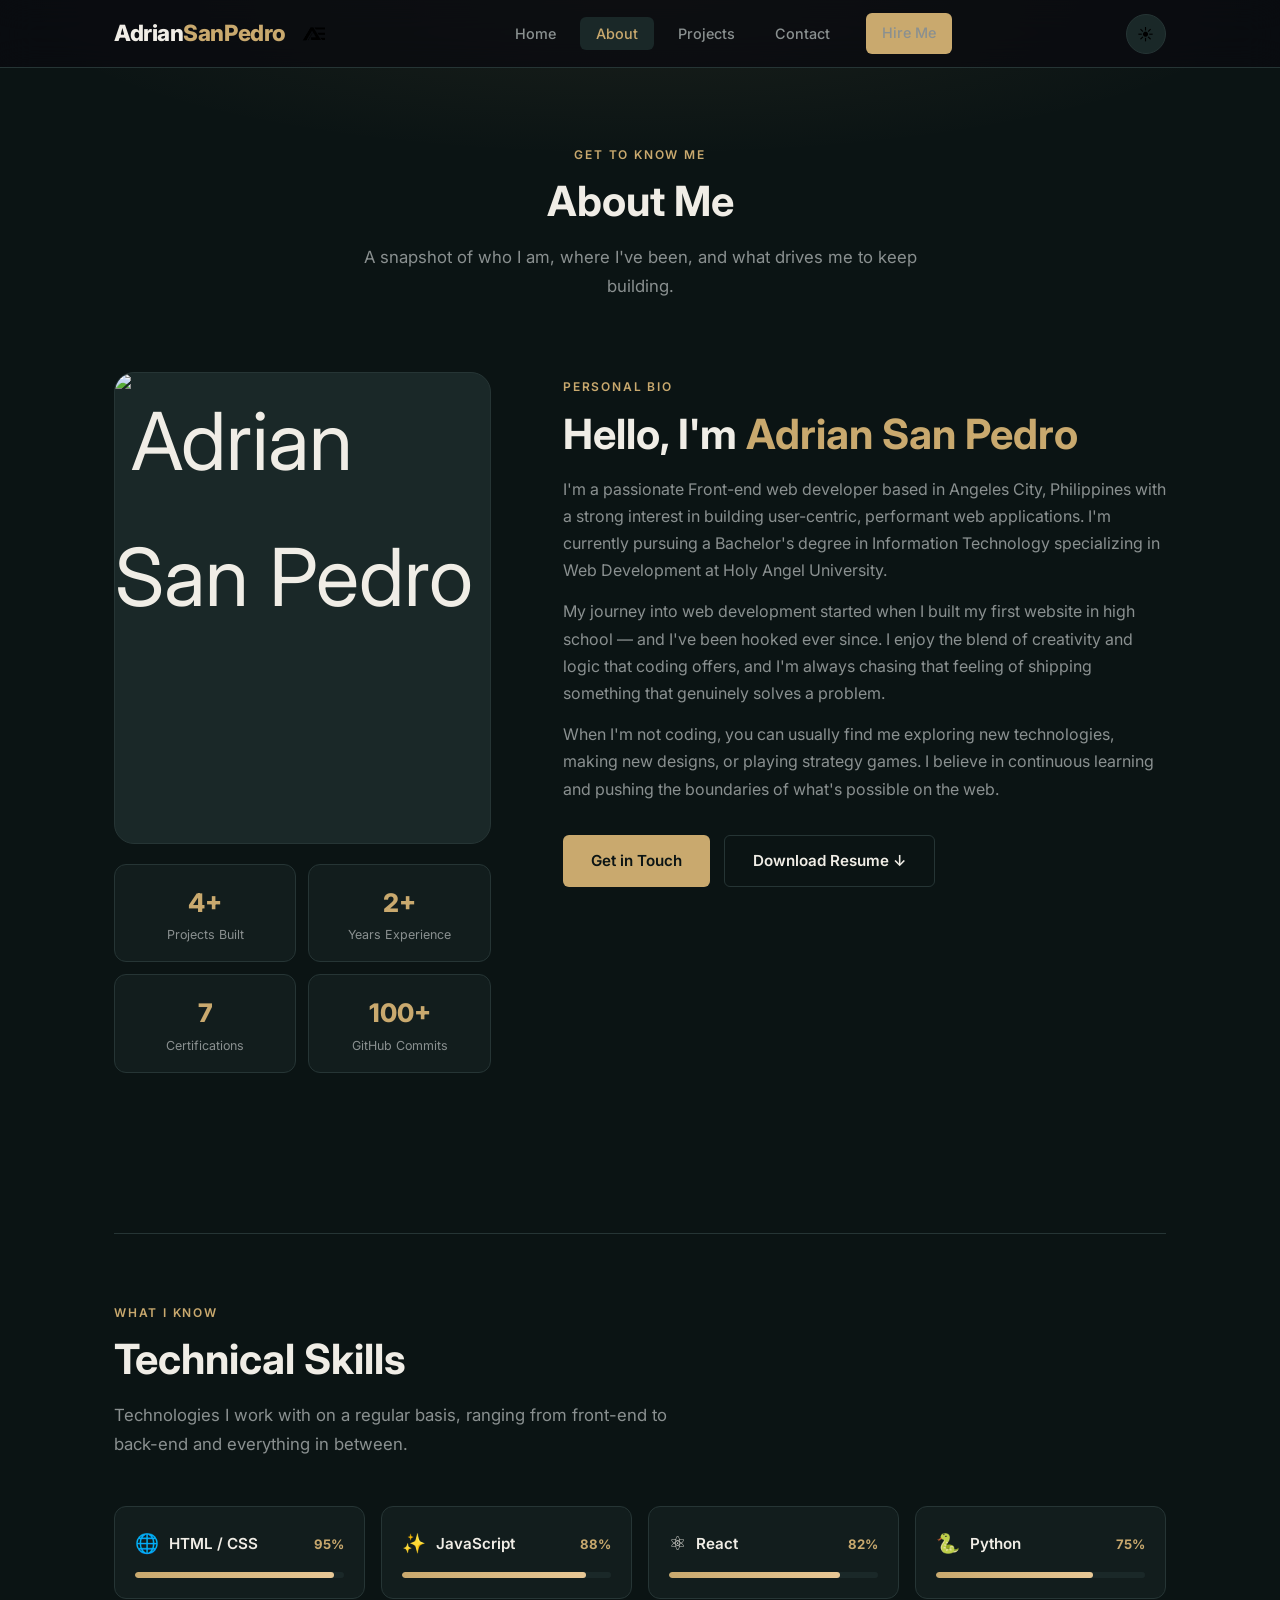
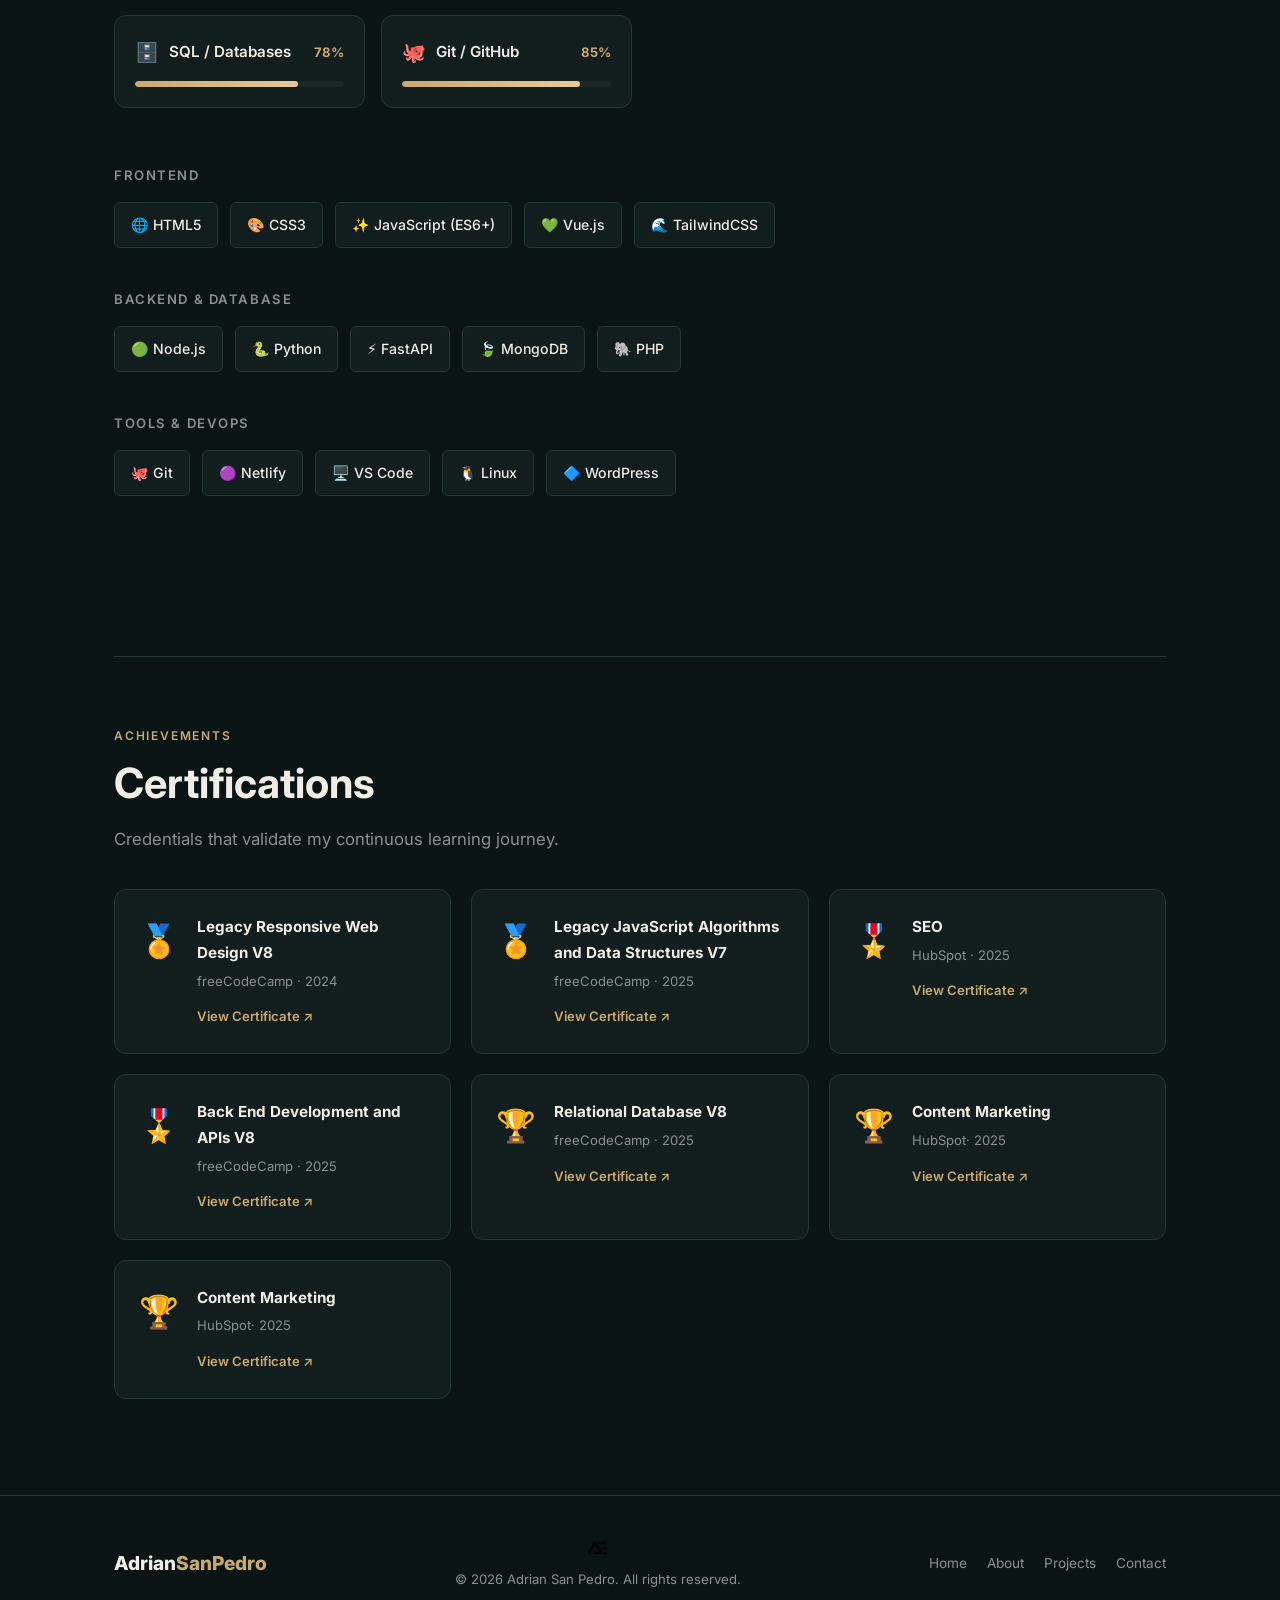
==== commit 1f86de0e: "update" ====
--- a/about.html
+++ b/about.html
@@ -4,7 +4,9 @@
   <meta charset="UTF-8"/>
   <meta name="viewport" content="width=device-width, initial-scale=1.0"/>
   <title>Portfolio — About</title>
-  <link rel="icon" type="image/png" href="assets/favicon.png"/>
+  <link rel="shortcut icon" href="assets/favicon_io/favicon.ico"/>
+  <link rel="icon" type="image/png" sizes="32x32" href="assets/favicon_io/favicon-32x32.png"/>
+  <link rel="apple-touch-icon" sizes="180x180" href="assets/favicon_io/apple-touch-icon.png"/>
   <link rel="preconnect" href="https://fonts.googleapis.com"/>
   <link rel="preconnect" href="https://fonts.gstatic.com" crossorigin/>
   <link href="https://fonts.googleapis.com/css2?family=Inter:wght@400;500;600;700;800&family=Fira+Code:wght@400;500&display=swap" rel="stylesheet"/>
